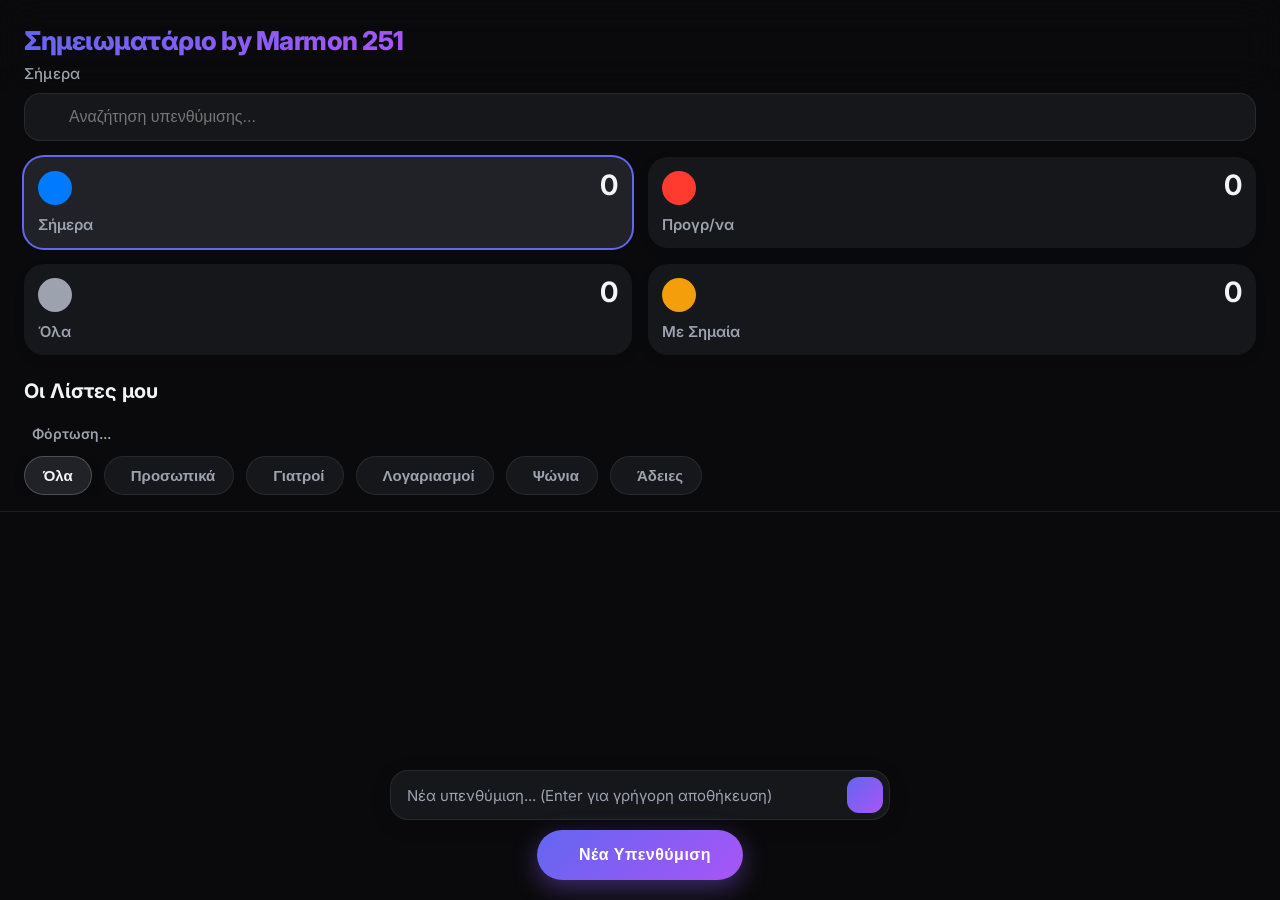
==== index.html @ ef909d9d "Add files via upload" ====
<!DOCTYPE html>
<html lang="el">
<head>
    <meta charset="UTF-8">
    <meta name="viewport" content="width=device-width, initial-scale=1.0, maximum-scale=1.0, user-scalable=no, viewport-fit=cover">
    <meta name="apple-mobile-web-app-capable" content="yes">
    <meta name="apple-mobile-web-app-status-bar-style" content="black-translucent">
    <meta name="theme-color" content="#f2f2f7">
    <title>Σημειωματάριο by Marmon 251</title>
    <link rel="stylesheet" href="style.css?v=3.1">
    <link rel="manifest" href="manifest.json">
    <link rel="apple-touch-icon" href="icon.png">
    <link rel="icon" type="image/png" href="icon.png">
    <link rel="preconnect" href="https://fonts.googleapis.com">
    <link rel="preconnect" href="https://fonts.gstatic.com" crossorigin>
    <link href="https://fonts.googleapis.com/css2?family=Inter:wght@400;500;600;700&display=swap" rel="stylesheet">
    <script src="https://unpkg.com/@phosphor-icons/web"></script>
</head>
<body>
    <div class="app-container" id="app-container">
        <!-- Header -->
        <header class="main-header" style="display: flex; justify-content: space-between; align-items: flex-start; position: relative;">
            <div>
                <h1 class="app-title" style="font-size: 26px; line-height: 1.3;">Σημειωματάριο by Marmon 251</h1>
                <p class="app-date" id="current-date">Σήμερα</p>
            </div>
            <div style="display: flex; gap: 4px; align-items: center;">
                <button id="btn-import" class="btn-icon-action" style="font-size: 26px; padding: 4px; color: var(--text-main);" title="Εισαγωγή Δεδομένων"><i class="ph ph-upload-simple"></i></button>
                <button id="btn-export" class="btn-icon-action" style="font-size: 26px; padding: 4px; color: var(--text-main);" title="Εξαγωγή Δεδομένων"><i class="ph ph-download-simple"></i></button>
                <button id="btn-theme" class="btn-icon-action" style="font-size: 28px; padding: 4px; color: var(--text-main);" title="Αλλαγή Θέματος"><i class="ph ph-palette"></i></button>
            </div>
            
            <!-- Theme Picker -->
            <div id="theme-menu" class="theme-menu">
                <div class="theme-option" data-theme="dark"><div class="color-dot" style="background:#0F172A;"></div> Space Black</div>
                <div class="theme-option" data-theme="sunset"><div class="color-dot" style="background:#4A1A10; border-color:#F97316;"></div> Sunset Orange</div>
                <div class="theme-option" data-theme="forest"><div class="color-dot" style="background:#0c2715; border-color:#22C55E;"></div> Forest Green</div>
                <div class="theme-option" data-theme="ocean"><div class="color-dot" style="background:#091a33; border-color:#0EA5E9;"></div> Ocean Blue</div>
                <div class="theme-option" data-theme="mint"><div class="color-dot" style="background:#dcfce7; border-color:#22c55e;"></div> Pastel Mint</div>
                <div class="theme-option" data-theme="rosegold"><div class="color-dot" style="background:#ffe4e6; border-color:#f43f5e;"></div> Rose Gold</div>
                <div class="theme-option" data-theme="slate"><div class="color-dot" style="background:#e2e8f0; border-color:#475569;"></div> Slate Gray</div>
                <div class="theme-option" data-theme="lavender"><div class="color-dot" style="background:#2e1065; border-color:#d8b4fe;"></div> Royal Lavender</div>
                <div class="theme-option" data-theme="midnight"><div class="color-dot" style="background:#020617; border-color:#3b82f6;"></div> Deep Midnight</div>
                <div class="theme-option" data-theme="neon"><div class="color-dot" style="background:#09090b; border-color:#ec4899;"></div> Cyber Neon</div>
                <div class="theme-option" data-theme="coffee"><div class="color-dot" style="background:#fef3c7; border:1px solid #d4d4d8;"></div> Morning Coffee</div>
                <div class="theme-option" data-theme="light"><div class="color-dot" style="background:#FFFFFF; border:1px solid #ccc;"></div> Pure White</div>
            </div>
        </header>

        <!-- Search Bar -->
        <div class="search-bar-container">
            <i class="ph ph-magnifying-glass"></i>
            <input type="text" id="search-input" placeholder="Αναζήτηση υπενθύμισης..." autocomplete="off">
        </div>

        <!-- iOS Dashboard -->
        <div class="ios-dashboard">
            <div class="dash-card card-today active-dash" data-dash="today">
                <div class="dash-header">
                    <div class="dash-icon"><i class="ph-fill ph-calendar-star"></i></div>
                    <div class="dash-count" id="count-today">0</div>
                </div>
                <div class="dash-label">Σήμερα</div>
            </div>
            <div class="dash-card card-scheduled" data-dash="upcoming">
                <div class="dash-header">
                    <div class="dash-icon"><i class="ph-fill ph-calendar-blank"></i></div>
                    <div class="dash-count" id="count-scheduled">0</div>
                </div>
                <div class="dash-label">Προγρ/να</div>
            </div>
            <div class="dash-card card-all" data-dash="all">
                <div class="dash-header">
                    <div class="dash-icon" style="background-color: var(--text-muted);"><i class="ph-fill ph-tray"></i></div>
                    <div class="dash-count" id="count-all">0</div>
                </div>
                <div class="dash-label">Όλα</div>
            </div>
            <div class="dash-card card-flagged" data-dash="priority">
                <div class="dash-header">
                    <div class="dash-icon" style="background-color: var(--cat-bills);"><i class="ph-fill ph-flag"></i></div>
                    <div class="dash-count" id="count-flagged">0</div>
                </div>
                <div class="dash-label">Με Σημαία</div>
            </div>
        </div>

        <h3 class="section-title">Οι Λίστες μου</h3>

        <!-- Day Summary Widget -->
        <div class="day-summary" id="day-summary">
            <i class="ph ph-sparkle" id="day-summary-icon"></i>
            <span id="day-summary-text">Φόρτωση...</span>
        </div>

        <!-- Categories Filter -->
        <section class="categories-section">
            <div class="categories-scroll" id="category-filters">
                <button class="category-btn active" data-category="all">Όλα</button>
                <button class="category-btn" data-category="personal"><i class="ph ph-user"></i> Προσωπικά</button>
                <button class="category-btn" data-category="doctors"><i class="ph ph-stethoscope"></i> Γιατροί</button>
                <button class="category-btn" data-category="bills"><i class="ph ph-receipt"></i> Λογαριασμοί</button>
                <button class="category-btn" data-category="shopping"><i class="ph ph-shopping-bag"></i> Ψώνια</button>
                <button class="category-btn" data-category="leaves"><i class="ph ph-airplane-tilt"></i> Άδειες</button>
            </div>
        </section>

        <!-- Tasks List -->
        <main class="tasks-container" id="tasks-list">
            <div class="empty-state" id="empty-state">
                <i class="ph ph-check-circle" style="font-size: 48px; color: var(--text-muted);"></i>
                <p>Δεν υπάρχουν υπενθυμίσεις</p>
            </div>
            <!-- Task Items Injected Here -->
        </main>

        <!-- Bottom Actions -->
        <div class="bottom-actions">
            <!-- Quick Add Bar -->
            <div class="quick-add-bar" id="quick-add-bar">
                <input type="text" id="quick-add-input" placeholder="Νέα υπενθύμιση... (Enter για γρήγορη αποθήκευση)" autocomplete="off">
                <button id="quick-add-more" class="quick-add-more-btn" title="Περισσότερες επιλογές"><i class="ph ph-sliders-horizontal"></i></button>
            </div>
            <button class="fab-add" id="add-btn">
                <i class="ph ph-plus"></i> Νέα Υπενθύμιση
            </button>
        </div>

        <!-- Briefing Modal -->
        <div class="modal-overlay" id="briefing-modal">
            <div class="modal-content" style="text-align: center; padding: 40px 20px;">
                <i id="brief-icon" class="ph ph-sun" style="font-size: 72px; color: #F59E0B; margin-bottom: 20px;"></i>
                <h2 id="brief-title" style="margin-bottom: 12px; font-size: 26px;">Καλημέρα!</h2>
                <p id="brief-text" style="color: var(--text-muted); font-size: 16px; line-height: 1.5; margin-bottom: 30px;">
                    Σήμερα είναι μια γεμάτη μέρα...
                </p>
                <button class="save-btn" id="briefing-close" style="width: 100%; border-radius: 99px;">Ξεκίνα τη Μέρα σου</button>
            </div>
        </div>

        <!-- Add Task Modal -->
        <div class="modal-overlay" id="add-modal">
            <div class="modal-content">
                <div class="modal-handle-wrapper"><div class="modal-handle"></div></div>
                <div class="modal-header">
                    <button class="btn-text" id="cancel-btn">Ακύρωση</button>
                    <h2>Νέα Σημείωση</h2>
                    <button class="btn-text fw-600" id="save-btn">Προσθήκη</button>
                </div>
                
                <div class="modal-body">
                    <div style="position: relative;">
                        <input type="text" id="task-title" class="input-title" placeholder="Τίτλος (ή πατήστε το μικρόφωνο)..." autocomplete="off" style="padding-right: 50px;">
                        <button id="btn-mic" type="button" class="btn-mic"><i class="ph ph-microphone"></i></button>
                    </div>
                    <textarea id="task-items" class="input-title" placeholder="Γράψε τα ψώνια (ένα σε κάθε γραμμή)..." style="display: none; height: 120px; resize: none; font-size: 16px;"></textarea>
                    <textarea id="task-comments" class="input-title" placeholder="Σχόλια (προαιρετικά)..." style="margin-top: 12px; height: 80px; resize: none; font-size: 15px;"></textarea>

                    <div class="form-group priority-group">
                        <button class="btn-priority" id="btn-priority" type="button"><i class="ph ph-star"></i> Σημαντικό</button>
                    </div>

                    <div class="form-group">
                        <label>Κατηγορία</label>
                        <div class="category-select-grid" id="modal-category-select">
                            <div class="cat-option active" data-val="personal">Προσωπικά</div>
                            <div class="cat-option" data-val="doctors">Γιατροί</div>
                            <div class="cat-option" data-val="bills">Λογαριασμοί</div>
                            <div class="cat-option" data-val="shopping">Ψώνια</div>
                            <div class="cat-option" data-val="leaves">Άδειες</div>
                        </div>
                    </div>

                    <div class="form-group" style="display: grid; grid-template-columns: 1fr 1fr; gap: 12px;">
                        <div>
                            <label>Ημερομηνία</label>
                            <input type="date" id="task-date" class="input-datetime">
                        </div>


                        <div>
                            <label>Ώρα (24ωρο)</label>
                            <input type="time" id="task-time" class="input-datetime">
                        </div>
                    </div>

                    <div class="form-group" id="leaves-group" style="display: none;">
                        <label>Διάρκεια Άδειας (Ημέρες)</label>
                        <input type="number" id="task-days" class="input-datetime" placeholder="π.χ. 5" min="1">
                        <div id="leaves-dates-container" style="margin-top: 10px; display: flex; flex-direction: column; gap: 8px;"></div>
                    </div>

                    <div class="form-group photo-upload-group">
                        <label>Επισύναψη Φωτογραφίας (Προαιρετικό)</label>
                        <input type="file" id="task-photo" accept="image/*" capture="environment" style="display: none;">
                        <button class="btn-secondary" id="btn-photo" type="button"><i class="ph ph-camera" style="font-size: 20px;"></i> Βγάλε Φωτογραφία</button>
                        <div id="photo-preview-container" style="display:none; position: relative; width: fit-content; margin-top: 10px;">
                            <img id="photo-preview" src="" alt="Preview" style="max-width: 100px; border-radius: 8px; border: 2px solid var(--border-color); display: block;">
                            <button id="btn-remove-photo" type="button" style="position: absolute; top: -8px; right: -8px; background: var(--cat-doctors); color: white; border: none; border-radius: 50%; width: 24px; height: 24px; display: flex; align-items: center; justify-content: center; cursor: pointer; box-shadow: 0 2px 4px rgba(0,0,0,0.3);"><i class="ph ph-x" style="font-size: 14px; font-weight: bold;"></i></button>
                        </div>
                    </div>

                    <div class="form-group geo-group">
                        <label>Ειδοποίηση Τοποθεσίας (Geo-Fencing)</label>
                        <div style="display: flex; gap: 8px;">
                            <input type="text" id="task-geo" class="input-datetime" placeholder="π.χ. Σύνταγμα, Αθήνα" style="flex:1; padding: 12px 14px; font-size: 15px;">
                            <button id="btn-geo" class="btn-secondary" type="button" title="Αναζήτηση & Κλείδωμα Συντεταγμένων"><i class="ph ph-map-pin" style="font-size: 20px;"></i></button>
                        </div>
                        <small id="geo-status" style="color: var(--cat-personal); display:none; margin-top:8px; font-weight: 500;"></small>
                    </div>
                </div>
            </div>
        </div>
    </div>

    <!-- Long-Press Context Menu Overlay -->
    <div id="context-menu-overlay" class="context-overlay">
        <div class="context-menu-wrapper" id="context-menu-wrapper">
            <!-- Tapped task gets cloned here for 3D effect -->
        </div>
        <div class="context-actions" id="context-actions">
            <!-- Action buttons injected via JS -->
        </div>
    </div>

    <!-- Snackbar Undo -->
    <div id="snackbar" class="snackbar">
        <span id="snackbar-msg">Διαγράφηκε</span>
        <button id="snackbar-undo">Αναίρεση</button>
    </div>

    <script src="app.js?v=3.2"></script>
</body>
</html>
---- style.css ----
:root {
    --bg-main: #0A0A0C;
    --card-surface: #16171B;
    --card-surface-elevated: #202228;
    --text-main: #F3F4F6;
    --text-muted: #9CA3AF;
    --border-color: rgba(255, 255, 255, 0.08);
    --card-bg: #16171B;

    /* Premium Accent Gradients & Solid Colors */
    --accent-gradient: linear-gradient(135deg, #6366F1 0%, #A855F7 100%);
    --accent-glow: rgba(139, 92, 246, 0.4);
    --accent-blue: #6366F1;
    
    --cat-personal: #6366F1;
    --cat-doctors: #EF4444;
    --cat-bills: #F59E0B;
    --cat-shopping: #10B981;
    --cat-leaves: #0EA5E9;

    --safe-area-top: env(safe-area-inset-top, 44px);
    --safe-area-bottom: env(safe-area-inset-bottom, 34px);
}

/* Theme Switching Overrides */
body.theme-sunset {
    --bg-main: #1a0a07; --text-muted: #a8948f; --border-color: #3f190e;
    --card-bg: #2b110a; --card-surface-elevated: #3f190e;
    --accent-blue: #F97316; --accent-gradient: linear-gradient(135deg, #F97316, #FB923C);
}
body.theme-forest {
    --bg-main: #06140b; --text-muted: #8ba893; --border-color: #133c20;
    --card-bg: #0c2715; --card-surface-elevated: #133c20;
    --accent-blue: #22C55E; --accent-gradient: linear-gradient(135deg, #22C55E, #4ADE80);
}
body.theme-ocean {
    --bg-main: #040e1f; --text-muted: #8b9ea8; --border-color: #0f2c52;
    --card-bg: #091a33; --card-surface-elevated: #0f2c52;
    --accent-blue: #0EA5E9; --accent-gradient: linear-gradient(135deg, #0EA5E9, #38BDF8);
}
body.theme-light {
    --bg-main: #F8FAFC; --text-main: #0F172A; --text-muted: #64748B;
    --card-bg: #FFFFFF; --card-surface-elevated: #F1F5F9; --border-color: #E2E8F0;
    --accent-blue: #3B82F6;
}
body.theme-lavender {
    --bg-main: #2e1065; --text-muted: #c4b5fd; --border-color: #4c1d95;
    --card-bg: #3b0764; --card-surface-elevated: #5b21b6;
    --accent-blue: #d8b4fe; --accent-gradient: linear-gradient(135deg, #d8b4fe, #e9d5ff);
}
body.theme-midnight {
    --bg-main: #020617; --text-muted: #64748b; --border-color: #0f172a;
    --card-bg: #0b0f19; --card-surface-elevated: #1e293b;
    --accent-blue: #3b82f6; --accent-gradient: linear-gradient(135deg, #3b82f6, #60a5fa);
}
body.theme-coffee {
    --bg-main: #fcf8f2; --text-main: #451a03; --text-muted: #78350f;
    --card-bg: #fffbeb; --card-surface-elevated: #fef3c7; --border-color: #fde68a;
    --accent-blue: #92400e; --accent-gradient: linear-gradient(135deg, #92400e, #b45309);
}
body.theme-neon {
    --bg-main: #09090b; --text-muted: #a1a1aa; --border-color: #18181b;
    --card-bg: #000000; --card-surface-elevated: #27272a;
    --accent-blue: #ec4899; --accent-gradient: linear-gradient(135deg, #f43f5e, #8b5cf6);
}
body.theme-mint {
    --bg-main: #f0fdf4; --text-main: #14532d; --text-muted: #166534;
    --card-bg: #dcfce7; --card-surface-elevated: #bbf7d0; --border-color: #86efac;
    --accent-blue: #22c55e; --accent-gradient: linear-gradient(135deg, #4ade80, #22c55e);
}
body.theme-rosegold {
    --bg-main: #fff1f2; --text-main: #881337; --text-muted: #9f1239;
    --card-bg: #ffe4e6; --card-surface-elevated: #fecdd3; --border-color: #fda4af;
    --accent-blue: #f43f5e; --accent-gradient: linear-gradient(135deg, #fb7185, #f43f5e);
}
body.theme-slate {
    --bg-main: #f8fafc; --text-main: #0f172a; --text-muted: #334155;
    --card-bg: #e2e8f0; --card-surface-elevated: #cbd5e1; --border-color: #94a3b8;
    --accent-blue: #475569; --accent-gradient: linear-gradient(135deg, #64748b, #475569);
}

.fab-hidden {
    transform: translateY(150px) !important;
    opacity: 0;
    pointer-events: none;
}

* {
    margin: 0;
    padding: 0;
    box-sizing: border-box;
    -webkit-tap-highlight-color: transparent;
}

body {
    font-family: 'Inter', -apple-system, BlinkMacSystemFont, "Segoe UI", Roboto, Helvetica, Arial, sans-serif;
    background-color: var(--bg-main);
    color: var(--text-main);
    overflow-x: hidden;
    overflow-y: hidden;
    position: fixed;
    width: 100%;
    height: 100%;
}

.app-container {
    display: flex;
    flex-direction: column;
    height: 100%;
    width: 100%;
    padding-top: var(--safe-area-top);
    padding-bottom: var(--safe-area-bottom);
}

/* Header */
.main-header {
    padding: 24px 24px 10px;
    position: relative;
    background: rgba(var(--bg-main-rgb), 0.7);
    backdrop-filter: blur(20px);
    -webkit-backdrop-filter: blur(20px);
    z-index: 10;
}
.app-title {
    font-size: 30px;
    font-weight: 800;
    letter-spacing: -0.5px;
    background: var(--accent-gradient);
    background-clip: text;
    -webkit-background-clip: text;
    -webkit-text-fill-color: transparent;
    display: inline-block;
    white-space: normal;
}
.theme-menu {
    display: none; position: absolute; right: 24px; top: 60px; 
    background: var(--card-bg); border: 1px solid var(--border-color); 
    border-radius: 12px; padding: 10px; z-index: 1000; 
    box-shadow: 0 10px 25px rgba(0,0,0,0.5); min-width: 180px;
}
.theme-menu.show { display: block; animation: popup 0.2s ease-out forwards; }
.theme-option {
    padding: 10px; cursor: pointer; display: flex; align-items: center; gap: 10px;
    color: var(--text-main); font-weight: 500; font-size: 15px; transition: background 0.2s;
}
.theme-option:hover { background: var(--border-color); border-radius: 8px; }
.color-dot { width: 20px; height: 20px; border-radius: 50%; border: 2px solid transparent; }
.app-date {
    font-size: 15px;
    color: var(--text-muted);
    font-weight: 500;
    margin-top: 6px;
    letter-spacing: 0.2px;
}

/* Search Bar */
.search-bar-container {
    padding: 0 24px 16px;
    position: relative;
    display: flex;
    align-items: center;
}
.search-bar-container i {
    position: absolute;
    left: 40px;
    color: var(--text-muted);
    font-size: 19px;
}
.search-bar-container input {
    width: 100%;
    background: var(--card-surface);
    border: 1px solid var(--border-color);
    color: var(--text-main);
    padding: 14px 14px 14px 44px;
    border-radius: 16px;
    font-size: 16px;
    outline: none;
    transition: border-color 0.3s ease;
}
.search-bar-container input:focus {
    border-color: #6366F1;
}

/* Categories Section */
.categories-section {
    padding: 10px 0 16px;
    border-bottom: 1px solid var(--border-color);
}

.categories-scroll {
    display: flex;
    overflow-x: auto;
    padding: 0 24px;
    gap: 12px;
    scrollbar-width: none;
}
.categories-scroll::-webkit-scrollbar { display: none; }

.category-btn {
    appearance: none;
    background: var(--card-surface);
    border: 1px solid var(--border-color);
    padding: 10px 18px;
    border-radius: 24px;
    font-size: 15px;
    font-weight: 600;
    color: var(--text-muted);
    white-space: nowrap;
    display: flex;
    align-items: center;
    gap: 8px;
    transition: all 0.3s cubic-bezier(0.4, 0, 0.2, 1);
    cursor: pointer;
}
.category-btn i { font-size: 18px; }

.category-btn.active {
    background: var(--card-surface-elevated);
    color: var(--text-main);
    border-color: rgba(255, 255, 255, 0.2);
    box-shadow: 0 4px 12px rgba(0,0,0,0.2);
}

.category-btn[data-category="personal"].active { color: var(--cat-personal); border-color: var(--cat-personal); box-shadow: 0 4px 12px rgba(99, 102, 241, 0.2);}
.category-btn[data-category="doctors"].active { color: var(--cat-doctors); border-color: var(--cat-doctors); box-shadow: 0 4px 12px rgba(239, 68, 68, 0.2);}
.category-btn[data-category="bills"].active { color: var(--cat-bills); border-color: var(--cat-bills); box-shadow: 0 4px 12px rgba(245, 158, 11, 0.2);}
.category-btn[data-category="shopping"].active { color: var(--cat-shopping); border-color: var(--cat-shopping); box-shadow: 0 4px 12px rgba(16, 185, 129, 0.2);}
.category-btn[data-category="leaves"].active { color: var(--cat-leaves); border-color: var(--cat-leaves); box-shadow: 0 4px 12px rgba(14, 165, 233, 0.2);}


/* iOS Dashboard */
.ios-dashboard {
    display: grid;
    grid-template-columns: 1fr 1fr;
    gap: 16px;
    padding: 0 24px 24px;
}
.dash-card {
    background: var(--card-surface);
    border-radius: 20px;
    padding: 14px;
    box-shadow: 0 4px 14px rgba(0,0,0,0.05);
    cursor: pointer;
    transition: transform 0.2s, background 0.2s;
}
.dash-card:active { transform: scale(0.96); }
.dash-card.active-dash {
    box-shadow: 0 0 0 2px var(--accent-blue);
    background: var(--card-surface-elevated);
}
.dash-header {
    display: flex;
    justify-content: space-between;
    align-items: flex-start;
    margin-bottom: 10px;
}
.dash-icon {
    width: 34px;
    height: 34px;
    border-radius: 50%;
    display: flex;
    align-items: center;
    justify-content: center;
    color: white;
    font-size: 18px;
}
.dash-card.card-today .dash-icon { background: #007AFF; }
.dash-card.card-scheduled .dash-icon { background: #FF3B30; }
.dash-count {
    font-size: 28px;
    font-weight: 700;
    line-height: 1;
}
.dash-label {
    font-size: 15px;
    font-weight: 600;
    color: var(--text-muted);
}

.section-title {
    padding: 0 24px;
    font-size: 20px;
    font-weight: 700;
    margin-bottom: 12px;
}

/* Tasks Container */
.tasks-container {
    flex: 1;
    overflow-y: auto;
    padding: 0 24px 24px;
    padding-bottom: 120px;
}

.empty-state {
    display: none;
    flex-direction: column;
    align-items: center;
    justify-content: center;
    height: 100%;
    color: var(--text-muted);
    text-align: center;
    gap: 16px;
    animation: fadeIn 0.4s ease;
}
.empty-state.show { display: flex; }

/* Group Headers */
.group-header {
    font-size: 14px;
    font-weight: 700;
    color: var(--text-muted);
    margin: 20px 0 12px 8px;
    text-transform: uppercase;
    letter-spacing: 0.8px;
}
.group-header.overdue { color: var(--cat-doctors); }
.group-header.completed { opacity: 0.6; }

/* Swipe Layout */
.task-item-wrapper {
    position: relative;
    margin-bottom: 14px;
    border-radius: 20px;
    background: linear-gradient(90deg, #F59E0B 50%, #EF4444 50%); /* Left is Priority, Right is Delete */
    overflow: hidden;
}

.task-item {
    background: var(--card-surface);
    border: none;
    border-radius: 20px;
    padding: 16px 18px;
    display: flex;
    align-items: flex-start;
    gap: 16px;
    position: relative;
    z-index: 2;
    box-shadow: 0 2px 10px rgba(0,0,0,0.03);
    transition: transform 0.3s cubic-bezier(0.175, 0.885, 0.32, 1), opacity 0.2s, background 0.3s;
    animation: slideIn 0.3s cubic-bezier(0.175, 0.885, 0.32, 1.275);
}
.task-item.is-priority { border-color: var(--cat-bills); } /* Priority highlight */
.task-item.swiped { transform: translateX(-70px); }

.task-delete-bg-btn {
    position: absolute;
    right: 0;
    top: 0;
    height: 100%;
    width: 70px;
    display: flex;
    align-items: center;
    justify-content: center;
    color: white;
    font-size: 24px;
    cursor: pointer;
    z-index: 1;
}

.task-priority-bg-btn {
    position: absolute;
    left: 0;
    top: 0;
    height: 100%;
    width: 70px;
    display: flex;
    align-items: center;
    justify-content: center;
    color: white;
    font-size: 24px;
    z-index: 1;
}

@keyframes fadeIn { from { opacity: 0; } to { opacity: 1; } }
@keyframes slideIn { from { transform: translateY(20px); opacity: 0; } to { transform: translateY(0); opacity: 1; } }

.task-checkbox {
    width: 26px;
    height: 26px;
    border-radius: 50%;
    border: 2px solid var(--text-muted);
    display: flex;
    align-items: center;
    justify-content: center;
    color: transparent;
    cursor: pointer;
    transition: all 0.3s ease;
    flex-shrink: 0;
}
.task-item.done .task-checkbox {
    background: var(--accent-gradient);
    border-color: transparent;
    color: white;
    box-shadow: 0 0 10px var(--accent-glow);
}

.task-content {
    flex: 1;
    min-width: 0;
}
.task-title {
    font-size: 17px;
    font-weight: 500;
    color: var(--text-main);
    margin-bottom: 6px;
    transition: color 0.3s ease;
    display: flex;
    align-items: center;
    gap: 6px;
    word-break: break-word; /* allow wraps for long texts */
}
.task-title i.ph-star { color: var(--cat-bills); font-weight: bold; font-size: 16px;}
.task-item.done .task-title {
    color: var(--text-muted);
    text-decoration: line-through;
    opacity: 0.55;
}

@keyframes checkPop {
    0% { transform: scale(1); }
    40% { transform: scale(1.35); }
    70% { transform: scale(0.9); }
    100% { transform: scale(1); }
}
.task-item.done .task-checkbox {
    animation: checkPop 0.35s cubic-bezier(0.175, 0.885, 0.32, 1.275);
}

.task-meta {
    display: flex;
    align-items: center;
    gap: 14px;
    font-size: 13px;
    color: var(--text-muted);
    font-weight: 500;
}
.task-meta div {
    display: flex;
    align-items: center;
    gap: 4px;
}

.cat-tag[data-cat="personal"] { color: var(--cat-personal); }
.cat-tag[data-cat="doctors"] { color: var(--cat-doctors); }
.cat-tag[data-cat="bills"] { color: var(--cat-bills); }
.cat-tag[data-cat="shopping"] { color: var(--cat-shopping); }
.cat-tag[data-cat="leaves"] { color: var(--cat-leaves); }


/* FAB Bottom */
.bottom-actions {
    position: fixed;
    bottom: calc(var(--safe-area-bottom) + 20px);
    left: 0;
    width: 100%;
    display: flex;
    flex-direction: column;
    align-items: center;
    gap: 10px;
    pointer-events: none;
    z-index: 50;
}
.fab-add {
    pointer-events: auto;
    background: var(--accent-gradient);
    color: white;
    border: none;
    padding: 16px 32px;
    border-radius: 36px;
    font-size: 16px;
    font-weight: 700;
    letter-spacing: 0.5px;
    display: flex;
    align-items: center;
    gap: 10px;
    box-shadow: 0 8px 24px var(--accent-glow);
    cursor: pointer;
    transition: transform 0.2s cubic-bezier(0.175, 0.885, 0.32, 1.275);
}
.fab-add:active { transform: scale(0.92); }

/* Modal */
.modal-overlay {
    position: fixed;
    top: 0; left: 0; width: 100%; height: 100%;
    background: rgba(0,0,0,0.4);
    backdrop-filter: blur(5px);
    -webkit-backdrop-filter: blur(5px);
    z-index: 100;
    display: flex;
    align-items: flex-end;
    opacity: 0;
    pointer-events: none;
    transition: opacity 0.3s ease;
}
.modal-overlay.open {
    opacity: 1;
    pointer-events: auto;
}

.modal-content {
    background: var(--bg-main);
    width: 100%;
    height: 90vh;
    border-radius: 32px 32px 0 0;
    transform: translateY(100%);
    transition: transform 0.4s cubic-bezier(0.2, 0.9, 0.3, 1);
    display: flex;
    flex-direction: column;
    box-shadow: 0 -10px 40px rgba(0,0,0,0.2);
}
.modal-overlay.open .modal-content { transform: translateY(0); }

.modal-handle-wrapper {
    display: flex;
    justify-content: center;
    padding: 12px 0 0;
}
.modal-handle {
    width: 40px;
    height: 5px;
    background: var(--text-muted);
    border-radius: 5px;
    opacity: 0.4;
}

.modal-header {
    display: flex;
    justify-content: space-between;
    align-items: center;
    padding: 16px 24px;
}
.modal-header h2 { font-size: 17px; font-weight: 700; margin: 0; }
.btn-text {
    background: none;
    border: none;
    color: var(--text-muted);
    font-size: 16px;
    cursor: pointer;
    transition: color 0.2s ease;
}
.btn-text.fw-600 { 
    font-weight: 700; 
    background: var(--accent-gradient);
    background-clip: text;
    -webkit-background-clip: text;
    -webkit-text-fill-color: transparent;
}

.modal-body {
    padding: 24px;
    flex: 1;
    overflow-y: auto;
}

.input-title {
    width: 100%;
    background: transparent;
    color: var(--text-main);
    border: none;
    border-bottom: 2px solid var(--border-color);
    padding: 16px 0;
    font-size: 24px;
    font-weight: 600;
    margin-bottom: 32px;
    outline: none;
    transition: border-color 0.3s ease;
}
.input-title:focus { border-bottom-color: #6366F1; }
.input-title::placeholder { color: #4B5563; }

.btn-mic {
    position: absolute;
    right: 10px;
    top: 12px;
    background: var(--card-surface-elevated);
    border: 1px solid var(--border-color);
    color: var(--text-main);
    width: 40px;
    height: 40px;
    border-radius: 50%;
    cursor: pointer;
    font-size: 22px;
    display: flex;
    align-items: center;
    justify-content: center;
    transition: all 0.3s ease;
}
.btn-mic.recording {
    background: rgba(239, 68, 68, 0.2);
    border-color: #EF4444;
    color: #EF4444;
    animation: pulse 1.5s infinite;
}
@keyframes pulse {
    0% { transform: scale(1); box-shadow: 0 0 0 0 rgba(239, 68, 68, 0.4); }
    70% { transform: scale(1.1); box-shadow: 0 0 0 10px rgba(239, 68, 68, 0); }
    100% { transform: scale(1); box-shadow: 0 0 0 0 rgba(239, 68, 68, 0); }
}

.form-group { margin-bottom: 28px; }
.form-group label {
    display: block;
    font-size: 13px;
    font-weight: 700;
    color: var(--text-muted);
    margin-bottom: 12px;
    text-transform: uppercase;
    letter-spacing: 0.8px;
}

.category-select-grid {
    display: grid;
    grid-template-columns: 1fr 1fr;
    gap: 12px;
}
.cat-option {
    background: var(--card-surface-elevated);
    border: 1px solid var(--border-color);
    padding: 16px 12px;
    border-radius: 16px;
    text-align: center;
    font-size: 15px;
    font-weight: 600;
    color: var(--text-muted);
    transition: all 0.2s ease;
    cursor: pointer;
}
.cat-option.active[data-val="personal"] { background: rgba(99,102,241,0.15); color: var(--cat-personal); border-color: var(--cat-personal); }
.cat-option.active[data-val="doctors"] { background: rgba(239,68,68,0.15); color: var(--cat-doctors); border-color: var(--cat-doctors); }
.cat-option.active[data-val="bills"] { background: rgba(245,158,11,0.15); color: var(--cat-bills); border-color: var(--cat-bills); }
.cat-option.active[data-val="shopping"] { background: rgba(16,185,129,0.15); color: var(--cat-shopping); border-color: var(--cat-shopping); }
.cat-option.active[data-val="leaves"] { background: rgba(14, 165, 233, 0.15); color: var(--cat-leaves); border-color: var(--cat-leaves); }


.input-datetime {
    width: 100%;
    background: var(--card-surface-elevated);
    border: 1px solid var(--border-color);
    color: var(--text-main);
    padding: 16px;
    border-radius: 16px;
    font-size: 17px;
    font-family: inherit;
    font-weight: 500;
    outline: none;
    transition: border-color 0.3s ease;
}
.input-datetime:focus { border-color: #6366F1; }
::-webkit-calendar-picker-indicator { filter: invert(1); opacity: 0.6; cursor: pointer; }

/* Secondary Button (Camera, Priority) */
.btn-secondary, .btn-priority {
    background: var(--card-surface-elevated);
    border: 1px solid var(--border-color);
    color: var(--text-main);
    padding: 14px 18px;
    border-radius: 16px;
    font-size: 15px;
    font-weight: 600;
    cursor: pointer;
    display: flex;
    align-items: center;
    gap: 8px;
    transition: all 0.2s ease;
}
.btn-secondary:active, .btn-priority:active { transform: scale(0.95); background: var(--border-color); }
.btn-priority.active {
    background: rgba(245, 158, 11, 0.15);
    color: var(--cat-bills);
    border-color: var(--cat-bills);
}

/* Inline Task Actions */
.task-actions-inline {
    display: flex;
    gap: 12px;
    margin-left: auto;
    align-items: center;
}
.btn-icon-action {
    background: none;
    border: none;
    color: var(--text-muted);
    font-size: 22px;
    cursor: pointer;
    padding: 4px;
    transition: color 0.2s;
}
.btn-icon-action:active { transform: scale(0.85); }
.btn-icon-action.edit:active { color: #6366F1; }
.btn-icon-action.delete:active { color: #EF4444; }

.task-content-inner { display: flex; flex-direction: column; }
.task-image {
    width: 100%;
    margin-top: 14px;
    border-radius: 14px;
    object-fit: cover;
    max-height: 250px;
}
.subtasks-list {
    margin-top: 14px;
    display: flex;
    flex-direction: column;
    gap: 10px;
}
.subtask-item {
    display: flex;
    align-items: center;
    gap: 12px;
    padding: 10px 14px;
    background: rgba(255,255,255,0.04);
    border-radius: 12px;
    transition: opacity 0.2s;
}
.subtask-item .task-checkbox { width: 20px; height: 20px; }
.subtask-item.done span { text-decoration: line-through; opacity: 0.5; }
.subtask-item span { font-size: 15px; }

/* === NEW FEATURES CSS === */

/* Day Summary Widget */
.day-summary {
    display: flex;
    align-items: center;
    gap: 8px;
    padding: 10px 24px 4px;
    font-size: 14px;
    font-weight: 600;
    color: var(--text-muted);
    transition: color 0.4s;
}
.day-summary i { font-size: 18px; }
.day-summary.all-done {
    color: #22c55e;
}
.day-summary.has-urgent {
    color: var(--cat-doctors);
}

/* Quick Add Bar */
.quick-add-bar {
    pointer-events: auto;
    display: flex;
    align-items: center;
    gap: 8px;
    width: calc(100% - 48px);
    max-width: 500px;
    background: var(--card-surface);
    border: 1px solid var(--border-color);
    border-radius: 18px;
    padding: 6px 6px 6px 16px;
    box-shadow: 0 4px 20px rgba(0,0,0,0.15);
    transition: transform 0.3s;
}
.quick-add-bar.fab-hidden {
    transform: translateY(150px) !important;
    opacity: 0;
    pointer-events: none;
}
.quick-add-bar input {
    flex: 1;
    background: transparent;
    border: none;
    outline: none;
    font-size: 15px;
    font-family: inherit;
    color: var(--text-main);
    padding: 6px 0;
}
.quick-add-bar input::placeholder {
    color: var(--text-muted);
}
.quick-add-more-btn {
    background: var(--accent-gradient);
    border: none;
    color: white;
    width: 36px;
    height: 36px;
    border-radius: 12px;
    display: flex;
    align-items: center;
    justify-content: center;
    font-size: 18px;
    cursor: pointer;
    flex-shrink: 0;
    transition: transform 0.2s;
}
.quick-add-more-btn:active { transform: scale(0.9); }

/* Snackbar */
.snackbar {
    position: fixed;
    bottom: calc(var(--safe-area-bottom) + 160px);
    left: 50%;
    transform: translateX(-50%) translateY(30px);
    background: #1e1e2e;
    color: white;
    padding: 12px 16px;
    border-radius: 14px;
    display: flex;
    align-items: center;
    gap: 16px;
    font-size: 15px;
    font-weight: 500;
    box-shadow: 0 8px 24px rgba(0,0,0,0.4);
    z-index: 300;
    opacity: 0;
    pointer-events: none;
    transition: opacity 0.25s, transform 0.25s;
    white-space: nowrap;
}
.snackbar.show {
    opacity: 1;
    pointer-events: auto;
    transform: translateX(-50%) translateY(0);
}
.snackbar button {
    background: none;
    border: none;
    color: #60a5fa;
    font-weight: 700;
    font-size: 15px;
    cursor: pointer;
    padding: 0;
    font-family: inherit;
}

/* Relative Time styling */
.time-tag.overdue-time {
    color: var(--cat-doctors) !important;
    font-weight: 700;
}
.time-tag.soon-time {
    color: var(--cat-bills) !important;
    font-weight: 600;
}

/* Complete All button in subtask lists */
.btn-complete-all {
    background: rgba(34,197,94,0.1);
    border: 1px solid rgba(34,197,94,0.3);
    color: #22c55e;
    padding: 8px 14px;
    border-radius: 12px;
    font-size: 13px;
    font-weight: 600;
    cursor: pointer;
    margin-top: 10px;
    display: flex;
    align-items: center;
    gap: 6px;
    transition: background 0.2s;
}
.btn-complete-all:active { background: rgba(34,197,94,0.2); }


/* Context Menu Overlay */
.context-overlay {
    position: fixed;
    top: 0; left: 0; width: 100%; height: 100%;
    background: rgba(0,0,0,0.3);
    backdrop-filter: blur(10px);
    -webkit-backdrop-filter: blur(10px);
    z-index: 200;
    display: flex;
    flex-direction: column;
    align-items: center;
    justify-content: center;
    opacity: 0;
    pointer-events: none;
    transition: opacity 0.2s ease;
}
.context-overlay.active {
    opacity: 1;
    pointer-events: auto;
}
.context-menu-wrapper {
    width: 90%;
    max-width: 400px;
    margin-bottom: 20px;
}
.context-actions {
    background: rgba(255, 255, 255, 0.9);
    border-radius: 14px;
    width: 90%;
    max-width: 400px;
    overflow: hidden;
    display: flex;
    flex-direction: column;
}
body:not(.theme-light) .context-actions {
    background: rgba(30, 30, 30, 0.85);
}
.ctx-btn {
    padding: 16px;
    font-size: 17px;
    font-weight: 500;
    color: var(--text-main);
    background: transparent;
    border: none;
    border-bottom: 1px solid var(--border-color);
    text-align: left;
    display: flex;
    align-items: center;
    justify-content: space-between;
    cursor: pointer;
}
.ctx-btn:last-child { border-bottom: none; }
.ctx-btn.danger { color: #EF4444; }
.ctx-btn i { font-size: 20px; }
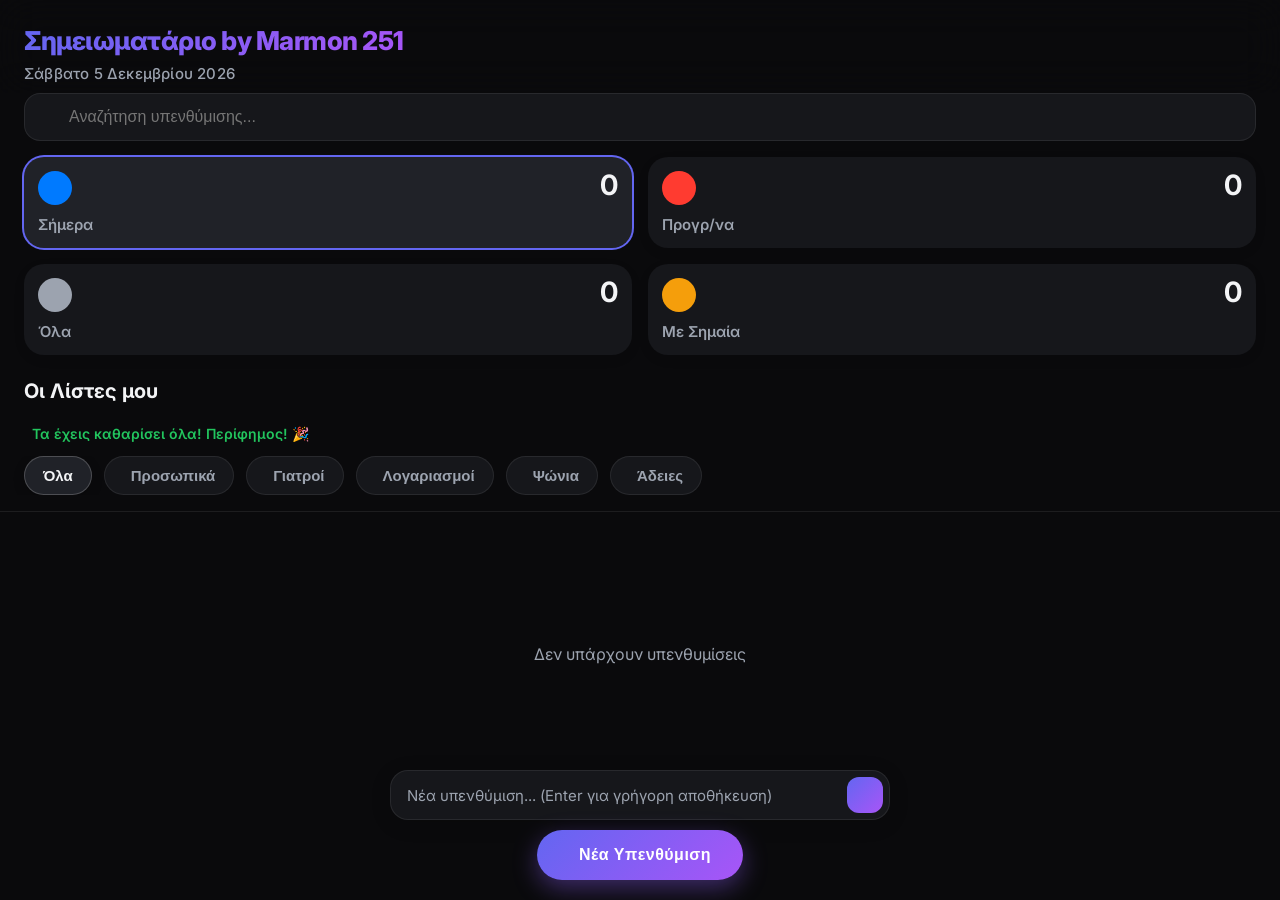
==== commit d6275399: "Add files via upload" ====
--- a/index.html
+++ b/index.html
@@ -7,7 +7,7 @@
     <meta name="apple-mobile-web-app-status-bar-style" content="black-translucent">
     <meta name="theme-color" content="#f2f2f7">
     <title>Σημειωματάριο by Marmon 251</title>
-    <link rel="stylesheet" href="style.css?v=3.1">
+    <link rel="stylesheet" href="style.css?v=3.2">
     <link rel="manifest" href="manifest.json">
     <link rel="apple-touch-icon" href="icon.png">
     <link rel="icon" type="image/png" href="icon.png">
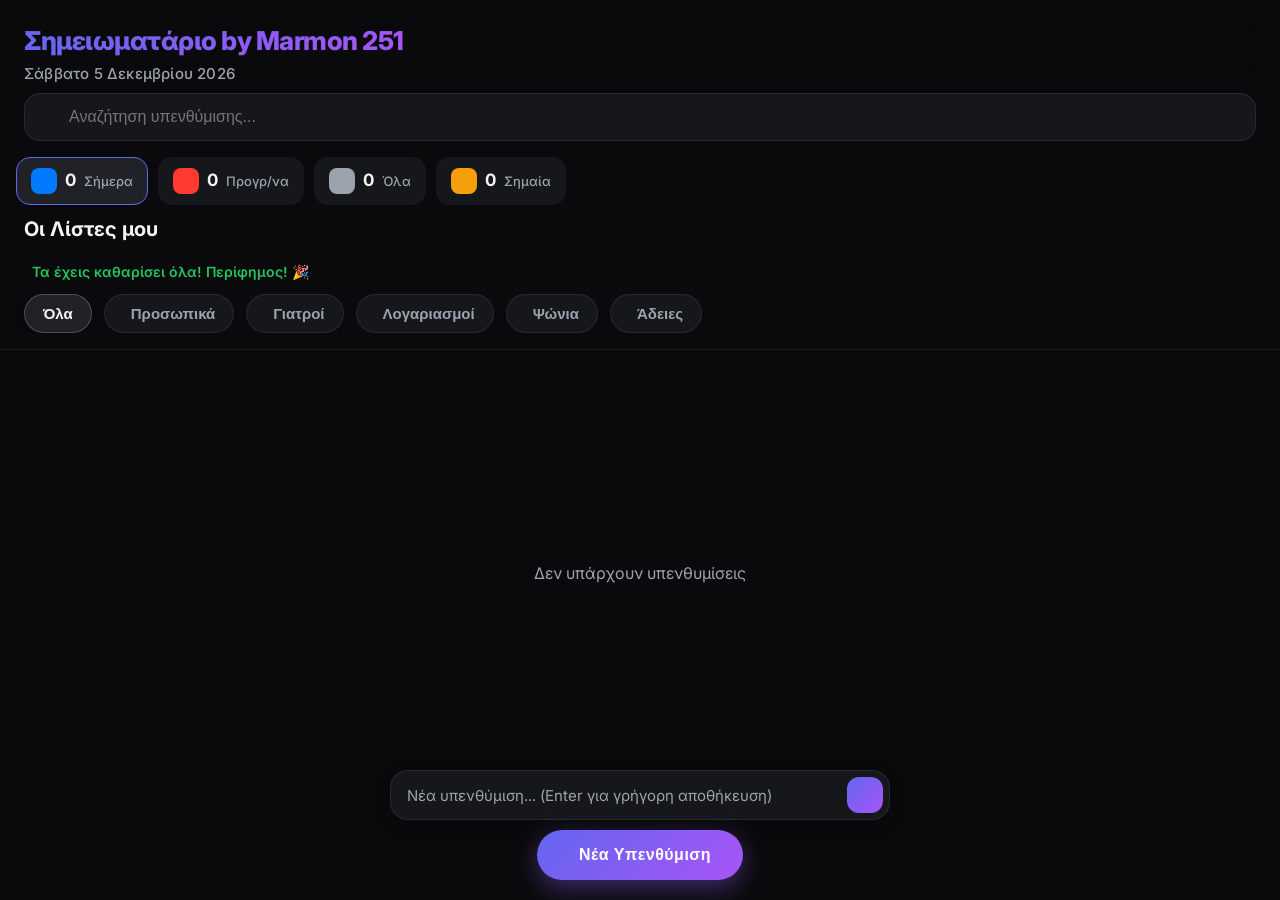
==== commit 86157c4d: "Add files via upload" ====
--- a/index.html
+++ b/index.html
@@ -53,37 +53,38 @@
             <input type="text" id="search-input" placeholder="Αναζήτηση υπενθύμισης..." autocomplete="off">
         </div>
 
-        <!-- iOS Dashboard -->
+        <!-- iOS Dashboard - Compact Strip -->
         <div class="ios-dashboard">
             <div class="dash-card card-today active-dash" data-dash="today">
                 <div class="dash-header">
                     <div class="dash-icon"><i class="ph-fill ph-calendar-star"></i></div>
                     <div class="dash-count" id="count-today">0</div>
-                </div>
-                <div class="dash-label">Σήμερα</div>
+                    <div class="dash-label">Σήμερα</div>
+                </div>
             </div>
             <div class="dash-card card-scheduled" data-dash="upcoming">
                 <div class="dash-header">
                     <div class="dash-icon"><i class="ph-fill ph-calendar-blank"></i></div>
                     <div class="dash-count" id="count-scheduled">0</div>
-                </div>
-                <div class="dash-label">Προγρ/να</div>
+                    <div class="dash-label">Προγρ/να</div>
+                </div>
             </div>
             <div class="dash-card card-all" data-dash="all">
                 <div class="dash-header">
                     <div class="dash-icon" style="background-color: var(--text-muted);"><i class="ph-fill ph-tray"></i></div>
                     <div class="dash-count" id="count-all">0</div>
-                </div>
-                <div class="dash-label">Όλα</div>
+                    <div class="dash-label">Όλα</div>
+                </div>
             </div>
             <div class="dash-card card-flagged" data-dash="priority">
                 <div class="dash-header">
                     <div class="dash-icon" style="background-color: var(--cat-bills);"><i class="ph-fill ph-flag"></i></div>
                     <div class="dash-count" id="count-flagged">0</div>
-                </div>
-                <div class="dash-label">Με Σημαία</div>
-            </div>
-        </div>
+                    <div class="dash-label">Σημαία</div>
+                </div>
+            </div>
+        </div>
+
 
         <h3 class="section-title">Οι Λίστες μου</h3>
 
--- a/style.css
+++ b/style.css
@@ -228,53 +228,58 @@
 .category-btn[data-category="leaves"].active { color: var(--cat-leaves); border-color: var(--cat-leaves); box-shadow: 0 4px 12px rgba(14, 165, 233, 0.2);}
 
 
-/* iOS Dashboard */
+/* iOS Dashboard - Compact Horizontal Strip */
 .ios-dashboard {
-    display: grid;
-    grid-template-columns: 1fr 1fr;
-    gap: 16px;
-    padding: 0 24px 24px;
-}
+    display: flex;
+    overflow-x: auto;
+    padding: 0 16px 12px;
+    gap: 10px;
+    scrollbar-width: none;
+}
+.ios-dashboard::-webkit-scrollbar { display: none; }
 .dash-card {
     background: var(--card-surface);
-    border-radius: 20px;
-    padding: 14px;
-    box-shadow: 0 4px 14px rgba(0,0,0,0.05);
+    border-radius: 14px;
+    padding: 10px 14px;
     cursor: pointer;
     transition: transform 0.2s, background 0.2s;
-}
-.dash-card:active { transform: scale(0.96); }
+    display: flex;
+    align-items: center;
+    gap: 8px;
+    flex-shrink: 0;
+    border: 1.5px solid transparent;
+}
+.dash-card:active { transform: scale(0.95); }
 .dash-card.active-dash {
-    box-shadow: 0 0 0 2px var(--accent-blue);
+    border-color: var(--accent-blue);
     background: var(--card-surface-elevated);
 }
 .dash-header {
-    display: flex;
-    justify-content: space-between;
-    align-items: flex-start;
-    margin-bottom: 10px;
+    display: contents; /* flatten for row layout */
 }
 .dash-icon {
-    width: 34px;
-    height: 34px;
-    border-radius: 50%;
+    width: 26px;
+    height: 26px;
+    border-radius: 8px;
     display: flex;
     align-items: center;
     justify-content: center;
     color: white;
-    font-size: 18px;
+    font-size: 13px;
+    flex-shrink: 0;
 }
 .dash-card.card-today .dash-icon { background: #007AFF; }
 .dash-card.card-scheduled .dash-icon { background: #FF3B30; }
 .dash-count {
-    font-size: 28px;
+    font-size: 17px;
     font-weight: 700;
     line-height: 1;
 }
 .dash-label {
-    font-size: 15px;
-    font-weight: 600;
-    color: var(--text-muted);
+    font-size: 13px;
+    font-weight: 500;
+    color: var(--text-muted);
+    white-space: nowrap;
 }
 
 .section-title {
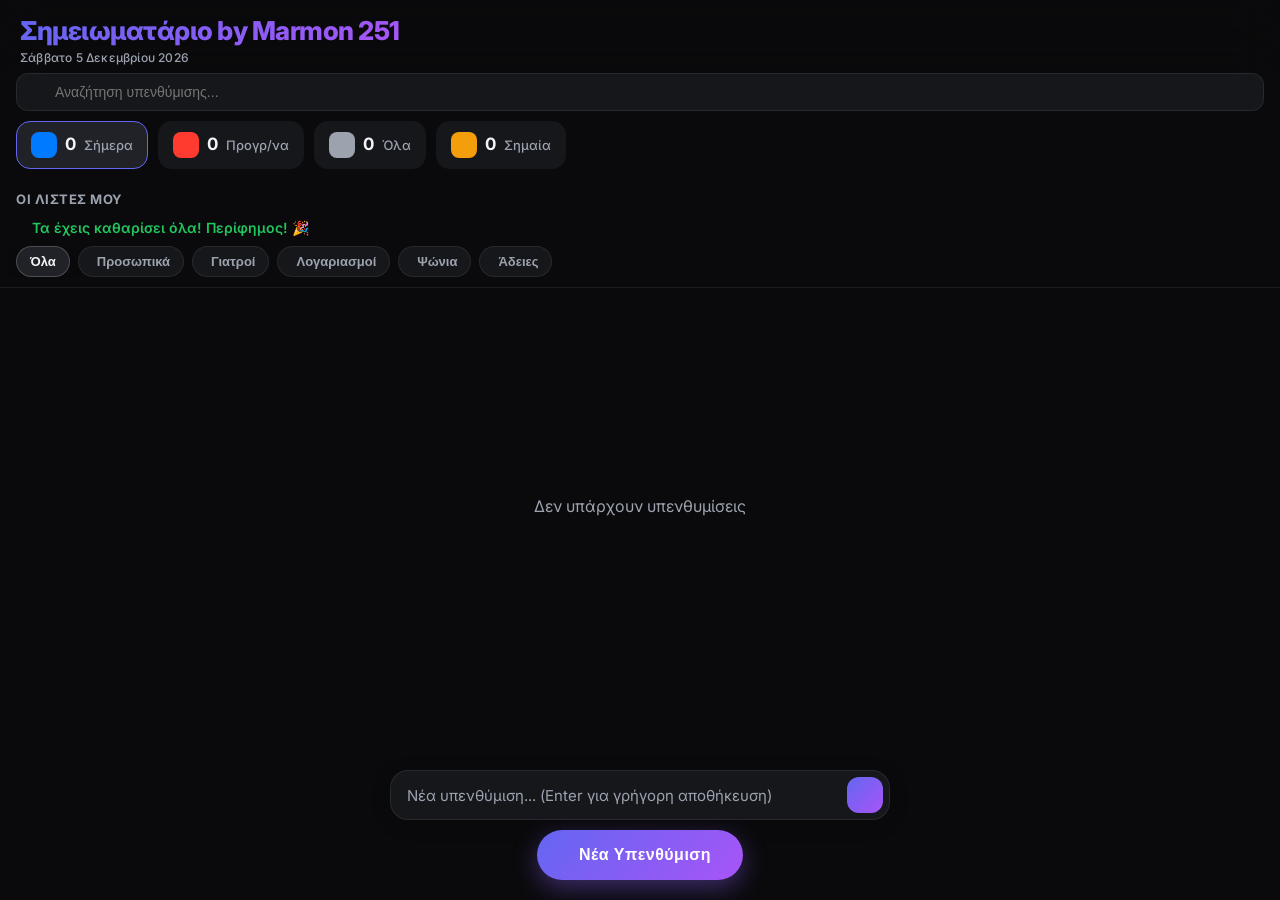
==== commit 764488ab: "Add files via upload" ====
--- a/index.html
+++ b/index.html
@@ -9,8 +9,13 @@
     <title>Σημειωματάριο by Marmon 251</title>
     <link rel="stylesheet" href="style.css?v=3.2">
     <link rel="manifest" href="manifest.json">
+    <link rel="apple-touch-icon" sizes="180x180" href="icon.png">
+    <link rel="apple-touch-icon" sizes="152x152" href="icon.png">
+    <link rel="apple-touch-icon" sizes="120x120" href="icon.png">
     <link rel="apple-touch-icon" href="icon.png">
+    <link rel="icon" type="image/png" sizes="192x192" href="icon.png">
     <link rel="icon" type="image/png" href="icon.png">
+    <link rel="shortcut icon" href="icon.png">
     <link rel="preconnect" href="https://fonts.googleapis.com">
     <link rel="preconnect" href="https://fonts.gstatic.com" crossorigin>
     <link href="https://fonts.googleapis.com/css2?family=Inter:wght@400;500;600;700&display=swap" rel="stylesheet">
--- a/style.css
+++ b/style.css
@@ -114,7 +114,7 @@
 
 /* Header */
 .main-header {
-    padding: 24px 24px 10px;
+    padding: 14px 20px 8px;
     position: relative;
     background: rgba(var(--bg-main-rgb), 0.7);
     backdrop-filter: blur(20px);
@@ -122,7 +122,7 @@
     z-index: 10;
 }
 .app-title {
-    font-size: 30px;
+    font-size: 20px;
     font-weight: 800;
     letter-spacing: -0.5px;
     background: var(--accent-gradient);
@@ -131,49 +131,50 @@
     -webkit-text-fill-color: transparent;
     display: inline-block;
     white-space: normal;
+    line-height: 1.2;
 }
 .theme-menu {
-    display: none; position: absolute; right: 24px; top: 60px; 
+    display: none; position: absolute; right: 20px; top: 52px; 
     background: var(--card-bg); border: 1px solid var(--border-color); 
-    border-radius: 12px; padding: 10px; z-index: 1000; 
-    box-shadow: 0 10px 25px rgba(0,0,0,0.5); min-width: 180px;
+    border-radius: 12px; padding: 8px; z-index: 1000; 
+    box-shadow: 0 10px 25px rgba(0,0,0,0.5); min-width: 170px;
 }
 .theme-menu.show { display: block; animation: popup 0.2s ease-out forwards; }
 .theme-option {
-    padding: 10px; cursor: pointer; display: flex; align-items: center; gap: 10px;
-    color: var(--text-main); font-weight: 500; font-size: 15px; transition: background 0.2s;
+    padding: 8px 10px; cursor: pointer; display: flex; align-items: center; gap: 8px;
+    color: var(--text-main); font-weight: 500; font-size: 14px; transition: background 0.2s;
 }
 .theme-option:hover { background: var(--border-color); border-radius: 8px; }
-.color-dot { width: 20px; height: 20px; border-radius: 50%; border: 2px solid transparent; }
+.color-dot { width: 18px; height: 18px; border-radius: 50%; border: 2px solid transparent; }
 .app-date {
-    font-size: 15px;
+    font-size: 12px;
     color: var(--text-muted);
     font-weight: 500;
-    margin-top: 6px;
+    margin-top: 2px;
     letter-spacing: 0.2px;
 }
 
 /* Search Bar */
 .search-bar-container {
-    padding: 0 24px 16px;
+    padding: 0 16px 10px;
     position: relative;
     display: flex;
     align-items: center;
 }
 .search-bar-container i {
     position: absolute;
-    left: 40px;
-    color: var(--text-muted);
-    font-size: 19px;
+    left: 32px;
+    color: var(--text-muted);
+    font-size: 16px;
 }
 .search-bar-container input {
     width: 100%;
     background: var(--card-surface);
     border: 1px solid var(--border-color);
     color: var(--text-main);
-    padding: 14px 14px 14px 44px;
-    border-radius: 16px;
-    font-size: 16px;
+    padding: 10px 12px 10px 38px;
+    border-radius: 12px;
+    font-size: 14px;
     outline: none;
     transition: border-color 0.3s ease;
 }
@@ -183,15 +184,15 @@
 
 /* Categories Section */
 .categories-section {
-    padding: 10px 0 16px;
+    padding: 6px 0 10px;
     border-bottom: 1px solid var(--border-color);
 }
 
 .categories-scroll {
     display: flex;
     overflow-x: auto;
-    padding: 0 24px;
-    gap: 12px;
+    padding: 0 16px;
+    gap: 8px;
     scrollbar-width: none;
 }
 .categories-scroll::-webkit-scrollbar { display: none; }
@@ -200,19 +201,19 @@
     appearance: none;
     background: var(--card-surface);
     border: 1px solid var(--border-color);
-    padding: 10px 18px;
-    border-radius: 24px;
-    font-size: 15px;
+    padding: 7px 13px;
+    border-radius: 20px;
+    font-size: 13px;
     font-weight: 600;
     color: var(--text-muted);
     white-space: nowrap;
     display: flex;
     align-items: center;
-    gap: 8px;
+    gap: 5px;
     transition: all 0.3s cubic-bezier(0.4, 0, 0.2, 1);
     cursor: pointer;
 }
-.category-btn i { font-size: 18px; }
+.category-btn i { font-size: 15px; }
 
 .category-btn.active {
     background: var(--card-surface-elevated);
@@ -283,18 +284,22 @@
 }
 
 .section-title {
-    padding: 0 24px;
-    font-size: 20px;
+    font-size: 13px;
     font-weight: 700;
-    margin-bottom: 12px;
+    letter-spacing: 0.5px;
+    text-transform: uppercase;
+    color: var(--text-muted);
+    padding: 10px 16px 2px;
 }
 
 /* Tasks Container */
 .tasks-container {
     flex: 1;
-    overflow-y: auto;
-    padding: 0 24px 24px;
-    padding-bottom: 120px;
+    overflow-y: scroll;
+    -webkit-overflow-scrolling: touch;
+    padding: 8px 12px 200px;
+    display: flex;
+    flex-direction: column;
 }
 
 .empty-state {
@@ -334,14 +339,14 @@
 .task-item {
     background: var(--card-surface);
     border: none;
-    border-radius: 20px;
-    padding: 16px 18px;
+    border-radius: 16px;
+    padding: 12px 14px;
     display: flex;
     align-items: flex-start;
-    gap: 16px;
+    gap: 12px;
     position: relative;
     z-index: 2;
-    box-shadow: 0 2px 10px rgba(0,0,0,0.03);
+    box-shadow: 0 2px 8px rgba(0,0,0,0.03);
     transition: transform 0.3s cubic-bezier(0.175, 0.885, 0.32, 1), opacity 0.2s, background 0.3s;
     animation: slideIn 0.3s cubic-bezier(0.175, 0.885, 0.32, 1.275);
 }
@@ -405,15 +410,15 @@
     min-width: 0;
 }
 .task-title {
-    font-size: 17px;
+    font-size: 15px;
     font-weight: 500;
     color: var(--text-main);
-    margin-bottom: 6px;
+    margin-bottom: 4px;
     transition: color 0.3s ease;
     display: flex;
     align-items: center;
-    gap: 6px;
-    word-break: break-word; /* allow wraps for long texts */
+    gap: 5px;
+    word-break: break-word;
 }
 .task-title i.ph-star { color: var(--cat-bills); font-weight: bold; font-size: 16px;}
 .task-item.done .task-title {
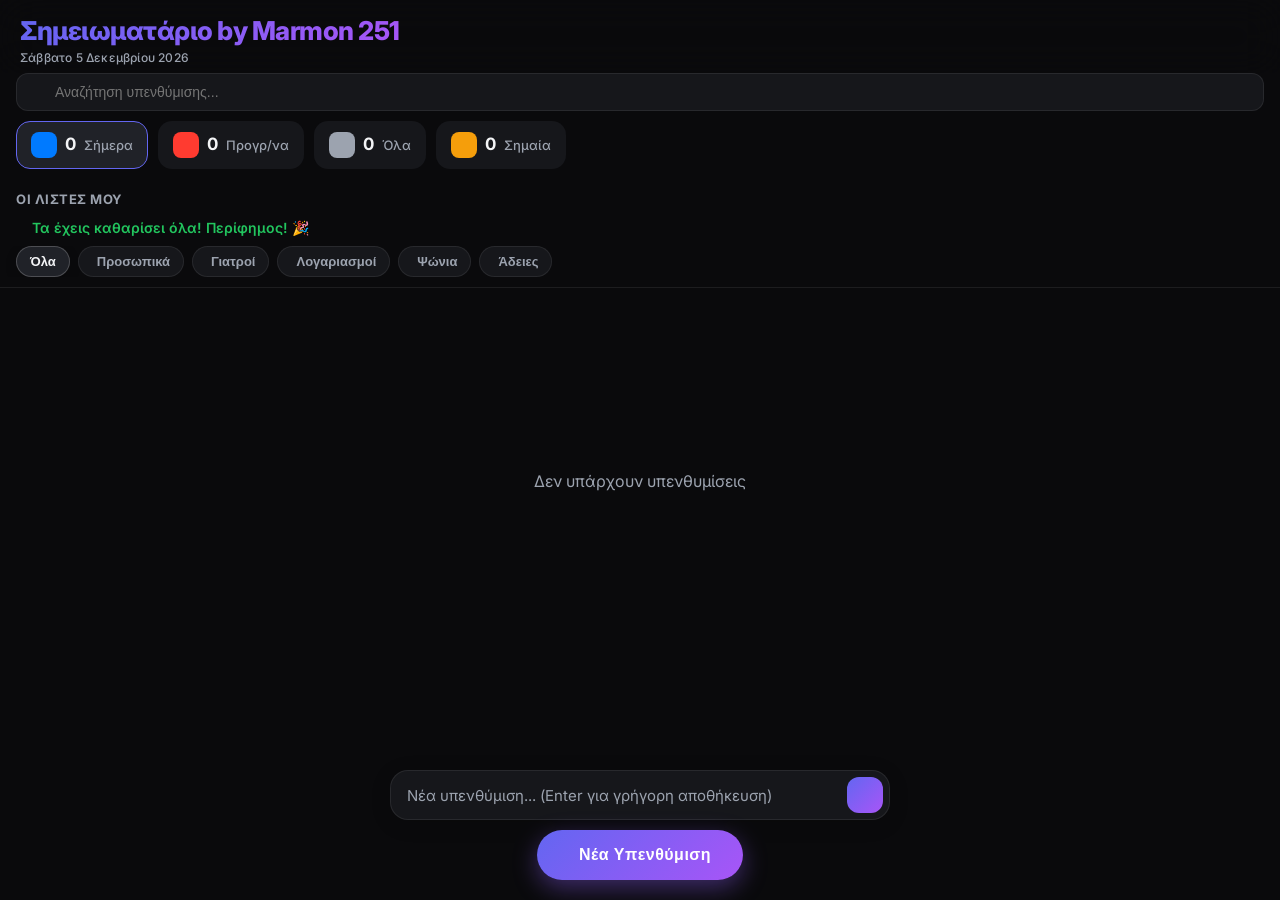
==== commit 9d0683c8: "Load leave date fix assets" ====
--- a/index.html
+++ b/index.html
@@ -7,7 +7,8 @@
     <meta name="apple-mobile-web-app-status-bar-style" content="black-translucent">
     <meta name="theme-color" content="#f2f2f7">
     <title>Σημειωματάριο by Marmon 251</title>
-    <link rel="stylesheet" href="style.css?v=3.2">
+    <link rel="stylesheet" href="style.css?v=3.7">
+    <link rel="stylesheet" href="leave-fix.css?v=1.0">
     <link rel="manifest" href="manifest.json">
     <link rel="apple-touch-icon" sizes="180x180" href="icon.png">
     <link rel="apple-touch-icon" sizes="152x152" href="icon.png">
@@ -191,8 +192,12 @@
                     </div>
 
                     <div class="form-group" id="leaves-group" style="display: none;">
-                        <label>Διάρκεια Άδειας (Ημέρες)</label>
-                        <input type="number" id="task-days" class="input-datetime" placeholder="π.χ. 5" min="1">
+                        <label>Ημερομηνίες Άδειας</label>
+                        <input type="hidden" id="task-days">
+                        <button class="btn-secondary btn-add-leave-date" id="btn-add-leave-date" type="button">
+                            <i class="ph ph-plus-circle"></i> Προσθήκη Άδειας
+                        </button>
+                        <div class="leave-count-summary" id="leave-count-summary">0 ημέρες άδειας</div>
                         <div id="leaves-dates-container" style="margin-top: 10px; display: flex; flex-direction: column; gap: 8px;"></div>
                     </div>
 
@@ -235,6 +240,7 @@
         <button id="snackbar-undo">Αναίρεση</button>
     </div>
 
-    <script src="app.js?v=3.2"></script>
+    <script src="app.js?v=3.7"></script>
+    <script src="leave-fix.js?v=1.0"></script>
 </body>
 </html>
--- a/style.css
+++ b/style.css
@@ -295,11 +295,11 @@
 /* Tasks Container */
 .tasks-container {
     flex: 1;
-    overflow-y: scroll;
+    min-height: 0;
+    overflow-y: auto;
     -webkit-overflow-scrolling: touch;
-    padding: 8px 12px 200px;
-    display: flex;
-    flex-direction: column;
+    padding: 8px 12px 250px;
+    display: block;
 }
 
 .empty-state {
--- a/leave-fix.css
+++ b/leave-fix.css
@@ -0,0 +1,30 @@
+.btn-add-leave-date {
+    width: 100%;
+    justify-content: center;
+    color: var(--cat-leaves);
+}
+
+.leave-count-summary {
+    margin-top: 10px;
+    color: var(--cat-leaves);
+    font-size: 14px;
+    font-weight: 700;
+}
+
+.leave-total-summary {
+    margin: 6px 4px 14px;
+    padding: 12px 14px;
+    background: rgba(14, 165, 233, 0.12);
+    border: 1px solid rgba(14, 165, 233, 0.35);
+    border-radius: 14px;
+    color: var(--cat-leaves);
+    font-size: 14px;
+    font-weight: 700;
+    display: flex;
+    align-items: center;
+    gap: 8px;
+}
+
+.leave-total-summary i {
+    font-size: 18px;
+}
